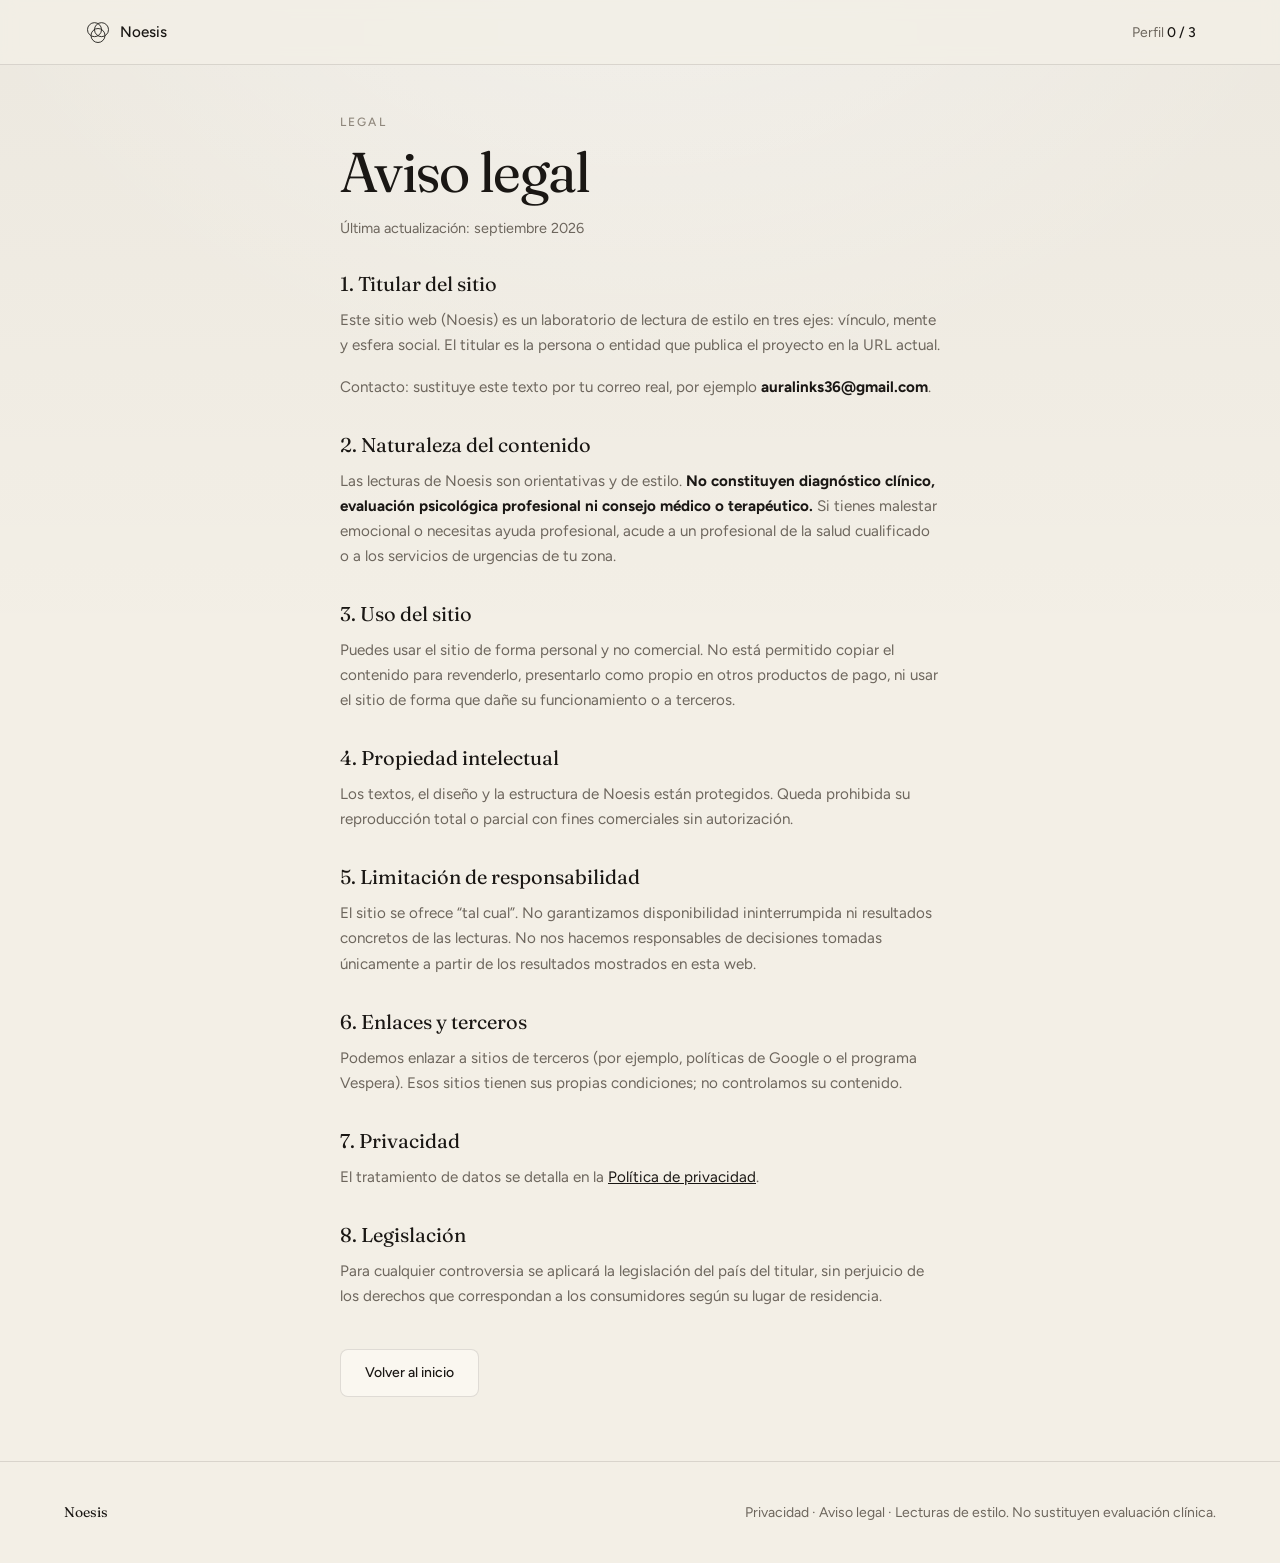
==== aviso-legal.html @ 6eed9fff "Añadir privacidad, aviso legal, sobre y ads.txt para AdSense" ====
<!DOCTYPE html>
<html lang="es">
<head>
  <script async src="https://pagead2.googlesyndication.com/pagead/js/adsbygoogle.js?client=ca-pub-6310235398565319"
     crossorigin="anonymous"></script>
  <meta charset="utf-8" />
  <meta name="viewport" content="width=device-width, initial-scale=1" />
  <title>Aviso legal — Noesis</title>
  <meta name="description" content="Aviso legal y condiciones de uso de Noesis." />
  <meta name="theme-color" content="#f3efe6" />
  <link rel="preconnect" href="https://fonts.googleapis.com" />
  <link rel="preconnect" href="https://fonts.gstatic.com" crossorigin />
  <link href="https://fonts.googleapis.com/css2?family=Figtree:wght@400;500;600&family=Fraunces:opsz,wght@9..144,400;9..144,500;9..144,600&display=swap" rel="stylesheet" />
  <link rel="stylesheet" href="css/style.css" />
</head>
<body>
  <header class="site-header">
    <div class="inner">
      <a href="index.html" class="logo" aria-label="Noesis, inicio">
        <svg viewBox="0 0 48 48" width="28" height="28" aria-hidden="true">
          <circle cx="18" cy="20" r="12" fill="none" stroke="currentColor" stroke-width="1.5"/>
          <circle cx="30" cy="20" r="12" fill="none" stroke="currentColor" stroke-width="1.5"/>
          <circle cx="24" cy="30" r="12" fill="none" stroke="currentColor" stroke-width="1.5"/>
        </svg>
        Noesis
      </a>
      <a href="perfil.html" class="perfil-link">Perfil <strong data-perfil-count>0 / 3</strong></a>
    </div>
  </header>

  <main class="vespera-page" style="max-width:40rem">
    <p class="kicker">Legal</p>
    <h1>Aviso legal</h1>
    <p class="muted" style="margin-bottom:1.5rem;font-size:0.9rem">Última actualización: septiembre 2026</p>

    <div style="color:var(--color-muted);font-size:0.95rem;line-height:1.65">
      <h2 style="font-family:var(--font-display);font-size:1.25rem;color:var(--color-foreground);margin:1.75rem 0 0.5rem;font-weight:400">1. Titular del sitio</h2>
      <p style="margin-bottom:1rem">
        Este sitio web (Noesis) es un laboratorio de lectura de estilo en tres ejes:
        vínculo, mente y esfera social. El titular es la persona o entidad que publica
        el proyecto en la URL actual.
      </p>
      <p style="margin-bottom:1rem">
        Contacto: sustituye este texto por tu correo real, por ejemplo
        <strong style="color:var(--color-foreground)">auralinks36@gmail.com</strong>.
      </p>

      <h2 style="font-family:var(--font-display);font-size:1.25rem;color:var(--color-foreground);margin:1.75rem 0 0.5rem;font-weight:400">2. Naturaleza del contenido</h2>
      <p style="margin-bottom:1rem">
        Las lecturas de Noesis son orientativas y de estilo. <strong style="color:var(--color-foreground)">No constituyen
        diagnóstico clínico, evaluación psicológica profesional ni consejo médico o terapéutico.</strong>
        Si tienes malestar emocional o necesitas ayuda profesional, acude a un profesional
        de la salud cualificado o a los servicios de urgencias de tu zona.
      </p>

      <h2 style="font-family:var(--font-display);font-size:1.25rem;color:var(--color-foreground);margin:1.75rem 0 0.5rem;font-weight:400">3. Uso del sitio</h2>
      <p style="margin-bottom:1rem">
        Puedes usar el sitio de forma personal y no comercial. No está permitido copiar
        el contenido para revenderlo, presentarlo como propio en otros productos de pago,
        ni usar el sitio de forma que dañe su funcionamiento o a terceros.
      </p>

      <h2 style="font-family:var(--font-display);font-size:1.25rem;color:var(--color-foreground);margin:1.75rem 0 0.5rem;font-weight:400">4. Propiedad intelectual</h2>
      <p style="margin-bottom:1rem">
        Los textos, el diseño y la estructura de Noesis están protegidos. Queda prohibida
        su reproducción total o parcial con fines comerciales sin autorización.
      </p>

      <h2 style="font-family:var(--font-display);font-size:1.25rem;color:var(--color-foreground);margin:1.75rem 0 0.5rem;font-weight:400">5. Limitación de responsabilidad</h2>
      <p style="margin-bottom:1rem">
        El sitio se ofrece “tal cual”. No garantizamos disponibilidad ininterrumpida ni
        resultados concretos de las lecturas. No nos hacemos responsables de decisiones
        tomadas únicamente a partir de los resultados mostrados en esta web.
      </p>

      <h2 style="font-family:var(--font-display);font-size:1.25rem;color:var(--color-foreground);margin:1.75rem 0 0.5rem;font-weight:400">6. Enlaces y terceros</h2>
      <p style="margin-bottom:1rem">
        Podemos enlazar a sitios de terceros (por ejemplo, políticas de Google o el
        programa Vespera). Esos sitios tienen sus propias condiciones; no controlamos
        su contenido.
      </p>

      <h2 style="font-family:var(--font-display);font-size:1.25rem;color:var(--color-foreground);margin:1.75rem 0 0.5rem;font-weight:400">7. Privacidad</h2>
      <p style="margin-bottom:1rem">
        El tratamiento de datos se detalla en la
        <a href="privacidad.html" style="color:var(--color-foreground);text-decoration:underline">Política de privacidad</a>.
      </p>

      <h2 style="font-family:var(--font-display);font-size:1.25rem;color:var(--color-foreground);margin:1.75rem 0 0.5rem;font-weight:400">8. Legislación</h2>
      <p style="margin-bottom:1rem">
        Para cualquier controversia se aplicará la legislación del país del titular,
        sin perjuicio de los derechos que correspondan a los consumidores según su lugar
        de residencia.
      </p>
    </div>

    <p style="margin-top:2.5rem">
      <a href="index.html" class="btn btn-outline">Volver al inicio</a>
    </p>
  </main>

  <footer class="site-footer">
    <div class="inner">
      <p class="brand">Noesis</p>
      <p>
        <a href="privacidad.html">Privacidad</a>
        · <a href="aviso-legal.html">Aviso legal</a>
        · Lecturas de estilo. No sustituyen evaluación clínica.
      </p>
    </div>
  </footer>

  <script src="js/app.js"></script>
</body>
</html>
---- css/style.css ----
/* Noesis — static rebuild for AdSense-friendly structure */
:root {
  --color-background: #f3efe6;
  --color-foreground: #1a1714;
  --color-card: #faf7f0;
  --color-primary: #3a4a42;
  --color-primary-foreground: #f4f0e8;
  --color-muted: #6d665d;
  --color-muted-foreground: #6d665d;
  --color-subtle: #8f877c;
  --color-border: #1a17141f;
  --color-ring: #3a4a42;
  --font-sans: "Figtree", "Segoe UI", system-ui, sans-serif;
  --font-display: "Fraunces", "Iowan Old Style", "Palatino Linotype", Georgia, serif;
  --shadow-border: 0 0 0 1px #1a171414, 0 1px 2px -1px #1a171410, 0 8px 24px -16px #1a171418;
  --max: 72rem;
}

*, *::before, *::after { box-sizing: border-box; margin: 0; padding: 0; }

html { scroll-behavior: smooth; }

body {
  font-family: var(--font-sans);
  background-color: var(--color-background);
  background-image:
    linear-gradient(#1a171408, transparent 42%),
    radial-gradient(80% 50% at 50% -10%, #fff8, transparent 70%);
  color: var(--color-foreground);
  line-height: 1.5;
  min-height: 100dvh;
  -webkit-font-smoothing: antialiased;
}

a { color: inherit; text-decoration: none; }
button { font: inherit; cursor: pointer; border: none; background: none; color: inherit; }
img, svg { display: block; max-width: 100%; }
.sr-only {
  position: absolute; width: 1px; height: 1px; padding: 0; margin: -1px;
  overflow: hidden; clip: rect(0,0,0,0); white-space: nowrap; border: 0;
}

/* —— Layout —— */
.wrap {
  width: 100%;
  max-width: var(--max);
  margin-inline: auto;
  padding-inline: 1.25rem;
}

/* —— Header —— */
.site-header {
  position: sticky;
  top: 0;
  z-index: 20;
  border-bottom: 1px solid var(--color-border);
  background: color-mix(in srgb, var(--color-background) 80%, transparent);
  backdrop-filter: blur(8px);
}
.site-header .inner {
  display: flex;
  align-items: center;
  justify-content: space-between;
  height: 4rem;
  max-width: var(--max);
  margin-inline: auto;
  padding-inline: 1.25rem;
}
.logo {
  display: inline-flex;
  align-items: center;
  gap: 0.5rem;
  font-weight: 500;
  font-size: 0.95rem;
}
.logo svg { width: 1.75rem; height: 1.75rem; }
.perfil-link {
  font-size: 0.875rem;
  color: var(--color-muted);
}
.perfil-link strong { color: var(--color-foreground); font-weight: 500; }

/* —— Typography —— */
.font-display { font-family: var(--font-display); }
.kicker {
  font-size: 0.75rem;
  font-weight: 500;
  letter-spacing: 0.18em;
  text-transform: uppercase;
  color: var(--color-subtle);
}
.muted { color: var(--color-muted-foreground); }
.subtle { color: var(--color-subtle); }

/* —— Buttons —— */
.btn {
  display: inline-flex;
  align-items: center;
  justify-content: center;
  gap: 0.5rem;
  font-weight: 500;
  font-size: 0.875rem;
  height: 3rem;
  min-height: 3rem;
  padding-inline: 1.5rem;
  border-radius: 0.5rem;
  transition: opacity 0.15s, transform 0.15s, background-color 0.15s;
}
.btn:active:not(:disabled) { transform: scale(0.96); }
.btn:disabled { opacity: 0.4; pointer-events: none; }
.btn-primary {
  background: var(--color-primary);
  color: var(--color-primary-foreground);
}
.btn-primary:hover { opacity: 0.9; }
.btn-ghost {
  color: var(--color-muted);
  padding-inline: 1rem;
}
.btn-ghost:hover { color: var(--color-foreground); }
.btn-outline {
  border: 1px solid var(--color-border);
  background: var(--color-card);
}
.btn-outline:hover { box-shadow: var(--shadow-border); }

/* —— Cards —— */
.card {
  background: var(--color-card);
  border-radius: 0.75rem;
  box-shadow: var(--shadow-border);
  padding: 1.5rem;
}
.card-link {
  display: block;
  transition: box-shadow 0.15s, transform 0.15s;
}
.card-link:hover {
  box-shadow: 0 0 0 1px #1a171422, 0 10px 28px -18px #1a171428;
}

/* —— Ad slots (easy AdSense) —— */
.ad-slot {
  display: flex;
  align-items: center;
  justify-content: center;
  min-height: 90px;
  margin: 1.5rem auto;
  max-width: var(--max);
  padding-inline: 1.25rem;
  background: transparent;
}
.ad-slot.ad-banner { min-height: 90px; }
.ad-slot.ad-rectangle { min-height: 250px; max-width: 300px; }
.ad-slot.ad-infeed { min-height: 100px; }
/* Placeholder visual only in dev — remove when live */
.ad-slot[data-placeholder="true"] {
  border: 1px dashed #1a171422;
  border-radius: 0.5rem;
  color: var(--color-subtle);
  font-size: 0.75rem;
  letter-spacing: 0.05em;
}

/* —— Home hero —— */
.hero {
  text-align: center;
  padding: 4rem 1.25rem 2rem;
  max-width: 40rem;
  margin-inline: auto;
}
.hero .kicker { margin-bottom: 1.25rem; }
.hero h1 {
  font-family: var(--font-display);
  font-size: clamp(2.75rem, 1.4rem + 6vw, 5rem);
  font-weight: 400;
  line-height: 0.96;
  letter-spacing: -0.035em;
  margin-bottom: 1.25rem;
}
.hero h1 em {
  font-style: italic;
  display: block;
}
.hero .lead {
  color: var(--color-muted);
  font-size: 1.05rem;
  max-width: 28rem;
  margin: 0 auto 1.75rem;
  text-wrap: pretty;
}
.hero .actions { margin-bottom: 2.5rem; }
.name-field {
  margin-top: 2rem;
  max-width: 16rem;
  margin-inline: auto;
  text-align: left;
}
.name-field label {
  display: block;
  font-size: 0.7rem;
  letter-spacing: 0.18em;
  text-transform: uppercase;
  color: var(--color-subtle);
  margin-bottom: 0.5rem;
}
.name-field input {
  width: 100%;
  border: none;
  border-bottom: 1px solid var(--color-border);
  background: transparent;
  padding: 0.5rem 0;
  font-size: 1rem;
  color: var(--color-foreground);
  outline: none;
}
.name-field input:focus { border-bottom-color: var(--color-primary); }
.name-field input::placeholder { color: var(--color-subtle); }

/* —— Venn —— */
.venn-wrap {
  display: flex;
  justify-content: center;
  padding: 2rem 1rem 3rem;
}
.venn {
  width: min(320px, 90vw);
  height: auto;
}
.venn text {
  font-family: var(--font-sans);
  font-size: 11px;
  letter-spacing: 0.12em;
  fill: var(--color-subtle);
  text-transform: uppercase;
}

/* —— Axis cards —— */
.axes {
  display: grid;
  gap: 1.25rem;
  padding: 0 1.25rem 3rem;
  max-width: var(--max);
  margin-inline: auto;
}
@media (min-width: 768px) {
  .axes { grid-template-columns: repeat(3, 1fr); }
}
.axis-card {
  background: var(--color-card);
  border-radius: 1rem;
  box-shadow: var(--shadow-border);
  padding: 1.5rem 1.35rem;
  display: flex;
  flex-direction: column;
  min-height: 100%;
}
.axis-card .top {
  display: flex;
  justify-content: space-between;
  align-items: flex-start;
  margin-bottom: 1rem;
}
.axis-card .num {
  font-family: var(--font-display);
  font-size: 1.75rem;
  color: var(--color-subtle);
  line-height: 1;
}
.axis-card .icon { color: var(--color-subtle); opacity: 0.7; }
.axis-card h3 {
  font-family: var(--font-display);
  font-size: 1.5rem;
  font-weight: 400;
  letter-spacing: -0.02em;
  margin-bottom: 0.25rem;
}
.axis-card .axis-label {
  font-size: 0.7rem;
  letter-spacing: 0.14em;
  text-transform: uppercase;
  color: var(--color-subtle);
  margin-bottom: 0.75rem;
}
.axis-card .desc {
  color: var(--color-muted);
  font-size: 0.95rem;
  flex: 1;
  text-wrap: pretty;
  margin-bottom: 1.25rem;
}
.axis-card .meta {
  display: flex;
  justify-content: space-between;
  align-items: center;
  font-size: 0.8rem;
  color: var(--color-subtle);
}
.axis-card .meta a {
  color: var(--color-foreground);
  font-weight: 500;
}
.axis-card .meta a:hover { opacity: 0.8; }

/* —— Steps —— */
.steps {
  display: grid;
  gap: 2rem;
  padding: 3rem 1.25rem;
  max-width: var(--max);
  margin-inline: auto;
}
@media (min-width: 768px) {
  .steps { grid-template-columns: repeat(3, 1fr); gap: 2.5rem; }
}
.step .num {
  font-family: var(--font-display);
  font-size: 0.875rem;
  color: var(--color-subtle);
}
.step h3 {
  font-family: var(--font-display);
  font-size: 1.5rem;
  font-weight: 400;
  letter-spacing: -0.02em;
  margin: 0.5rem 0;
}
.step p { color: var(--color-muted); font-size: 0.95rem; text-wrap: pretty; }

/* —— Partner —— */
.partner {
  max-width: var(--max);
  margin: 0 auto 4rem;
  padding-inline: 1.25rem;
}
.partner .inner {
  background: var(--color-card);
  border-radius: 0.75rem;
  box-shadow: var(--shadow-border);
  padding: 1.75rem 2rem;
}
.partner h2 {
  font-family: var(--font-display);
  font-size: clamp(1.5rem, 1.2rem + 1.5vw, 1.875rem);
  font-weight: 400;
  letter-spacing: -0.02em;
  margin: 0.75rem 0 0.5rem;
}
.partner p { color: var(--color-muted); max-width: 32rem; text-wrap: pretty; }
.partner .btn { margin-top: 1.5rem; }

/* —— Footer —— */
.site-footer {
  border-top: 1px solid var(--color-border);
  padding: 2.5rem 1.25rem;
}
.site-footer .inner {
  max-width: var(--max);
  margin-inline: auto;
  display: flex;
  flex-direction: column;
  gap: 0.75rem;
  font-size: 0.875rem;
  color: var(--color-muted);
}
@media (min-width: 640px) {
  .site-footer .inner {
    flex-direction: row;
    align-items: center;
    justify-content: space-between;
  }
}
.site-footer .brand {
  font-family: var(--font-display);
  color: var(--color-foreground);
}

/* —— Test intro / quiz —— */
.test-page {
  max-width: 36rem;
  margin: 0 auto;
  padding: 3rem 1.25rem 4rem;
}
.progress-bar {
  height: 2px;
  background: var(--color-border);
  border-radius: 1px;
  margin-bottom: 2.5rem;
  overflow: hidden;
}
.progress-bar span {
  display: block;
  height: 100%;
  background: var(--color-primary);
  transition: width 0.3s ease;
}
.test-meta {
  display: flex;
  align-items: center;
  gap: 0.5rem;
  font-size: 0.8rem;
  color: var(--color-subtle);
  letter-spacing: 0.06em;
  margin-bottom: 1rem;
}
.test-page h1 {
  font-family: var(--font-display);
  font-size: clamp(2.5rem, 2rem + 3vw, 3.5rem);
  font-weight: 400;
  letter-spacing: -0.03em;
  line-height: 1.05;
  margin-bottom: 1rem;
}
.test-page .intro {
  color: var(--color-muted);
  margin-bottom: 0.75rem;
  text-wrap: pretty;
}
.test-page .info {
  font-size: 0.875rem;
  color: var(--color-subtle);
  margin-bottom: 2rem;
}
.quiz-q {
  font-family: var(--font-display);
  font-size: clamp(1.5rem, 1.2rem + 2vw, 2rem);
  font-weight: 400;
  letter-spacing: -0.025em;
  line-height: 1.2;
  margin-bottom: 1.75rem;
}
.options { display: flex; flex-direction: column; gap: 0.75rem; }
.option {
  display: flex;
  align-items: flex-start;
  gap: 0.85rem;
  width: 100%;
  text-align: left;
  padding: 1rem 1.15rem;
  background: var(--color-card);
  border-radius: 0.75rem;
  box-shadow: var(--shadow-border);
  font-size: 0.95rem;
  transition: box-shadow 0.15s, background 0.15s;
}
.option:hover { box-shadow: 0 0 0 1px #1a171422, 0 8px 20px -14px #1a171420; }
.option.selected {
  background: color-mix(in srgb, var(--color-primary) 12%, var(--color-card));
  box-shadow: 0 0 0 1.5px var(--color-primary);
}
.option .letter {
  flex-shrink: 0;
  width: 1.35rem;
  font-weight: 500;
  color: var(--color-subtle);
}
.quiz-nav {
  display: flex;
  justify-content: space-between;
  align-items: center;
  margin-top: 2rem;
  gap: 1rem;
}

/* —— Result —— */
.result-page {
  max-width: 36rem;
  margin: 0 auto;
  padding: 3rem 1.25rem 4rem;
}
.result-page .trait-name {
  font-family: var(--font-display);
  font-size: clamp(2.25rem, 1.8rem + 2.5vw, 3.25rem);
  font-weight: 400;
  letter-spacing: -0.03em;
  line-height: 1.05;
  margin: 0.5rem 0 0.25rem;
}
.result-page .kicker-trait {
  font-size: 0.8rem;
  letter-spacing: 0.14em;
  text-transform: uppercase;
  color: var(--color-subtle);
}
.result-page .portrait {
  color: var(--color-muted);
  margin: 1.5rem 0;
  text-wrap: pretty;
  font-size: 1.05rem;
}
.result-page ul {
  list-style: none;
  margin: 1.5rem 0 2rem;
}
.result-page ul li {
  padding: 0.65rem 0;
  border-top: 1px solid var(--color-border);
  color: var(--color-muted);
  font-size: 0.95rem;
}
.result-actions {
  display: flex;
  flex-wrap: wrap;
  gap: 0.75rem;
  margin-top: 1.5rem;
}

/* —— Perfil —— */
.perfil-page {
  max-width: 40rem;
  margin: 0 auto;
  padding: 3rem 1.25rem 4rem;
}
.perfil-page h1 {
  font-family: var(--font-display);
  font-size: clamp(2rem, 1.5rem + 2vw, 2.75rem);
  font-weight: 400;
  letter-spacing: -0.03em;
  margin-bottom: 0.5rem;
}
.perfil-empty {
  color: var(--color-muted);
  margin: 2rem 0;
}
.perfil-grid {
  display: grid;
  gap: 1.25rem;
  margin: 2rem 0;
}
.perfil-slot {
  background: var(--color-card);
  border-radius: 0.75rem;
  box-shadow: var(--shadow-border);
  padding: 1.35rem 1.5rem;
}
.perfil-slot.done .trait {
  font-family: var(--font-display);
  font-size: 1.35rem;
  margin: 0.25rem 0;
}
.perfil-slot .pending {
  color: var(--color-subtle);
  font-size: 0.9rem;
}

/* —— Vespera —— */
.vespera-page {
  max-width: 36rem;
  margin: 0 auto;
  padding: 3rem 1.25rem 4rem;
}
.vespera-page h1 {
  font-family: var(--font-display);
  font-size: clamp(2.5rem, 2rem + 3vw, 3.5rem);
  font-weight: 400;
  letter-spacing: -0.03em;
  line-height: 1.05;
  margin: 0.75rem 0 1rem;
}
.vespera-weeks {
  margin: 2.5rem 0;
}
.vespera-weeks article {
  padding: 1.25rem 0;
  border-top: 1px solid var(--color-border);
}
.vespera-weeks .num {
  font-family: var(--font-display);
  font-size: 0.875rem;
  color: var(--color-subtle);
}
.vespera-weeks h3 {
  font-family: var(--font-display);
  font-size: 1.35rem;
  font-weight: 400;
  margin: 0.35rem 0;
}
.vespera-weeks p { color: var(--color-muted); font-size: 0.95rem; }

/* —— Utility —— */
.hidden { display: none !important; }
.text-center { text-align: center; }
.mt-2 { margin-top: 0.5rem; }
.mt-4 { margin-top: 1rem; }
.mb-2 { margin-bottom: 0.5rem; }
.mb-4 { margin-bottom: 1rem; }
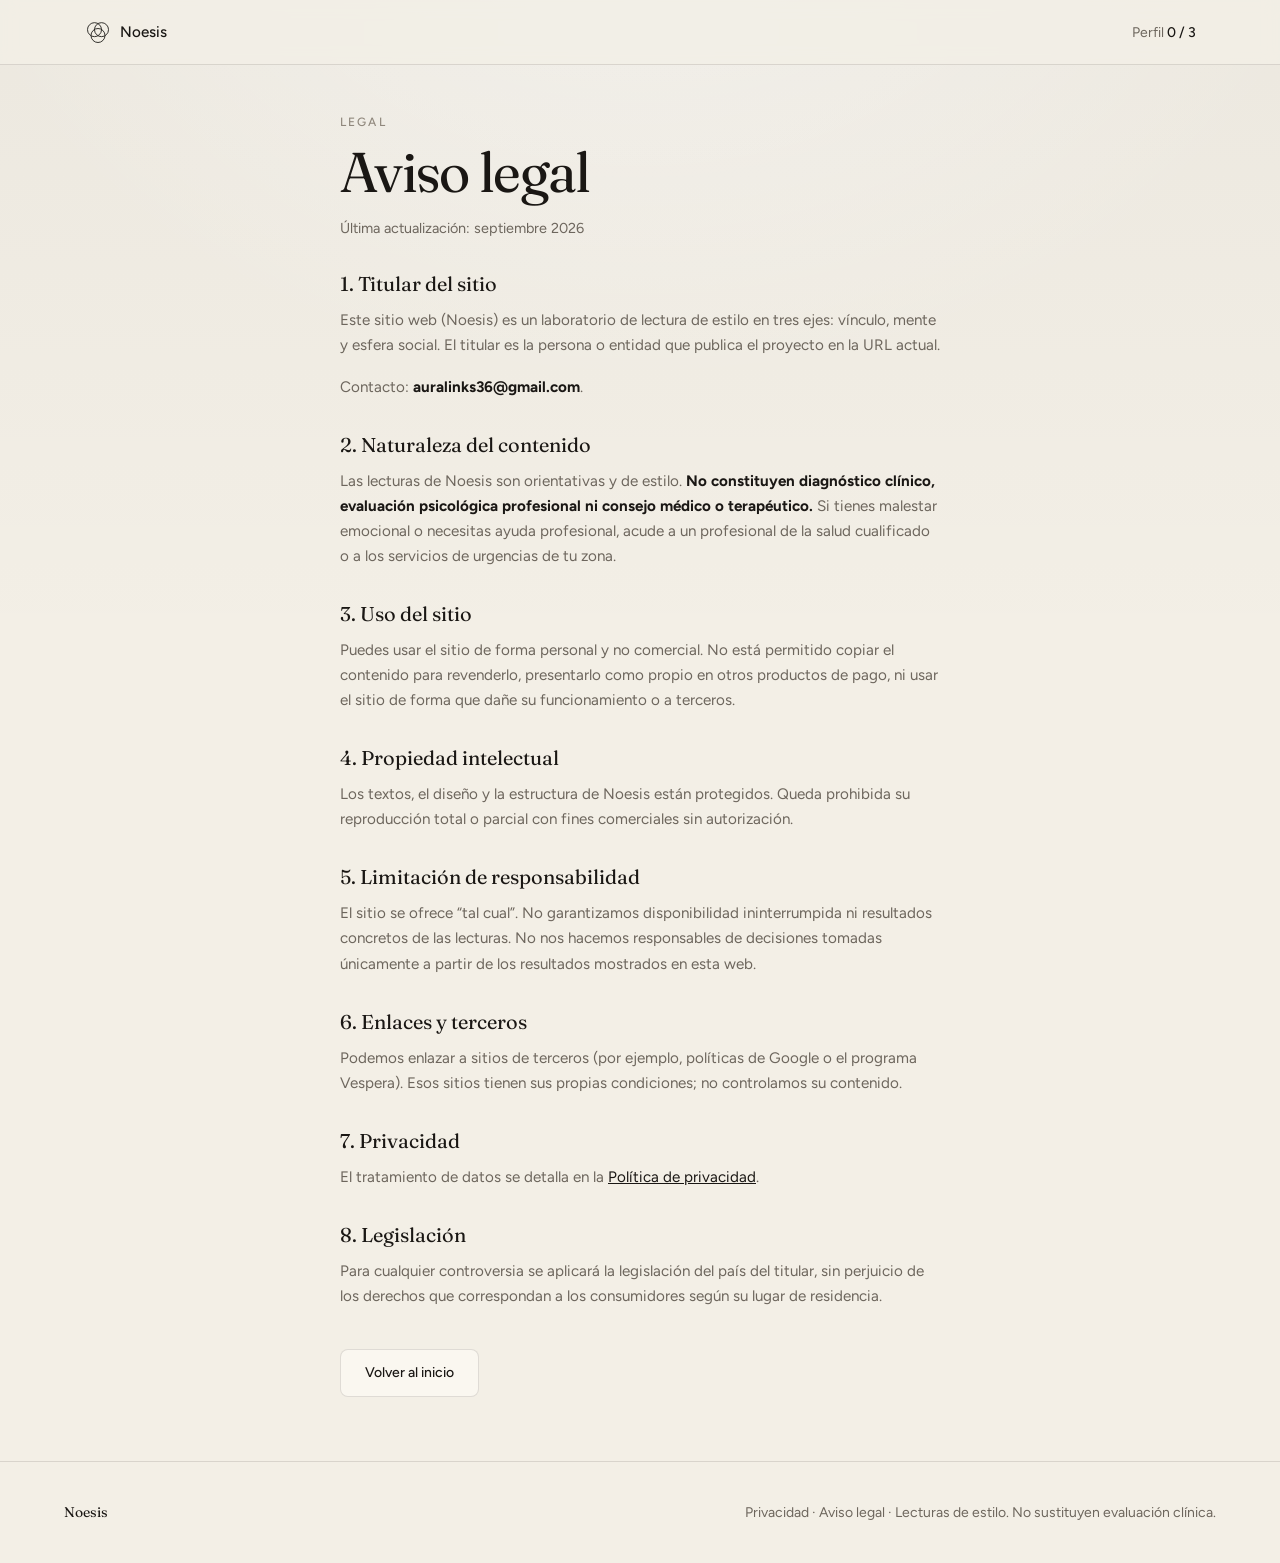
==== commit 459dcdb2: "Añadir correo" ====
--- a/aviso-legal.html
+++ b/aviso-legal.html
@@ -41,7 +41,7 @@
         el proyecto en la URL actual.
       </p>
       <p style="margin-bottom:1rem">
-        Contacto: sustituye este texto por tu correo real, por ejemplo
+        Contacto:
         <strong style="color:var(--color-foreground)">auralinks36@gmail.com</strong>.
       </p>
 
